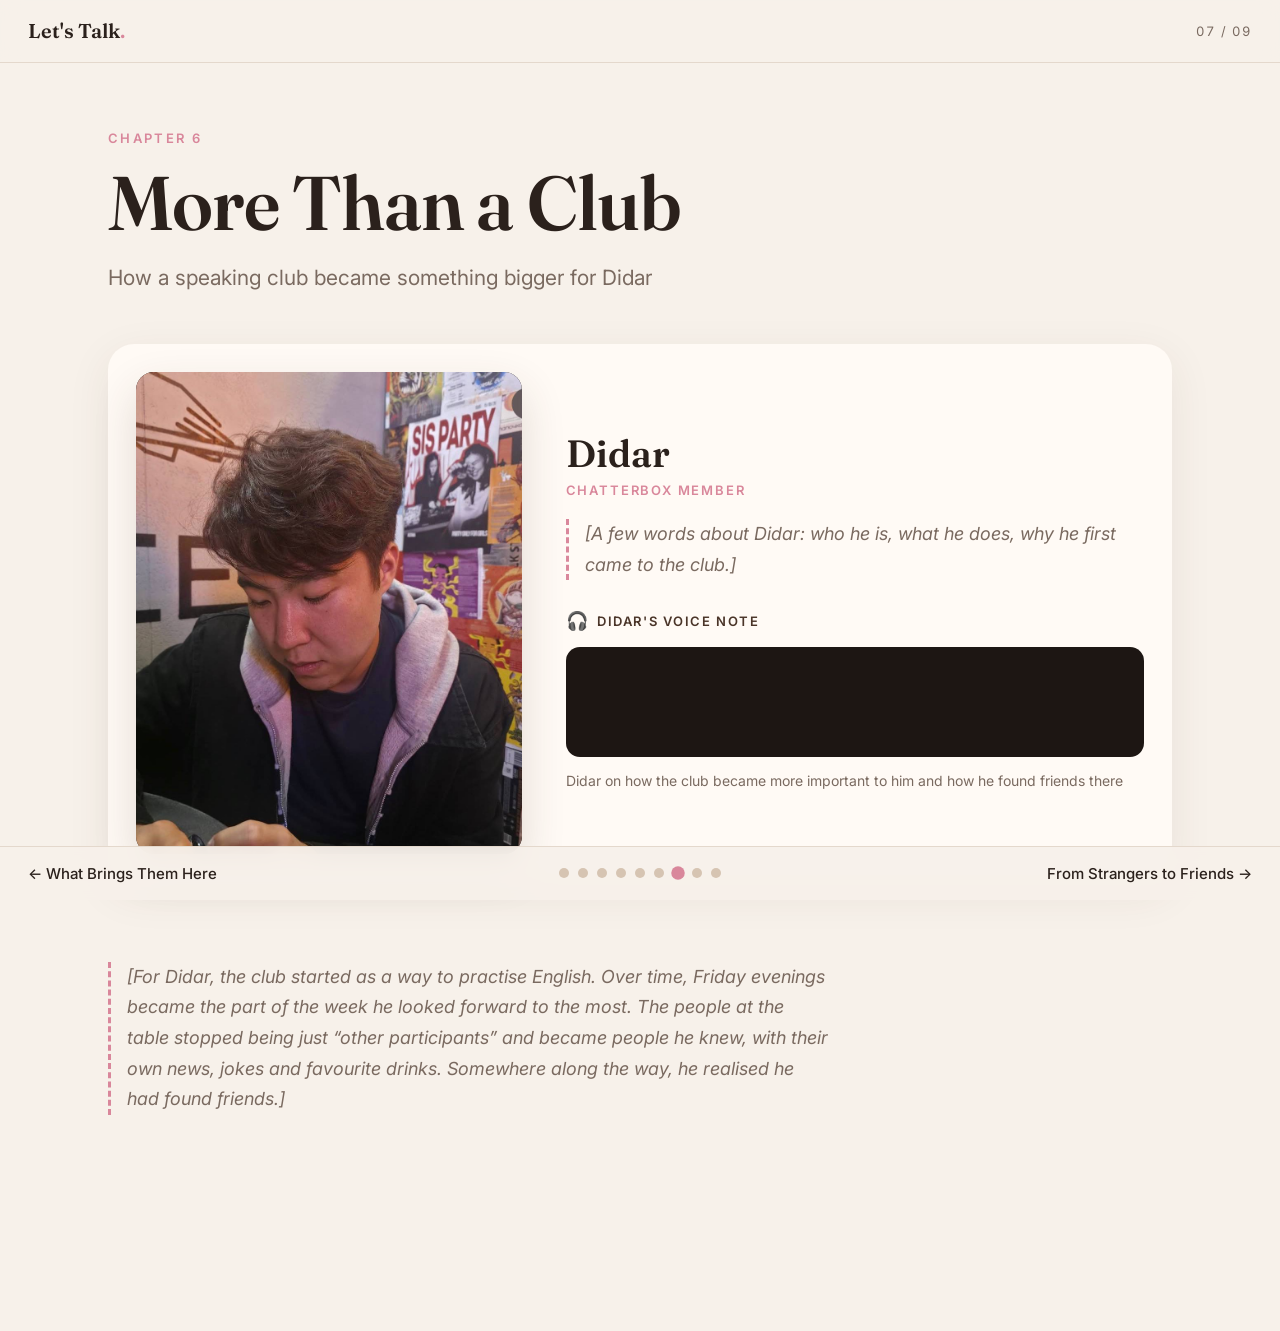
==== didar.html @ a920374c "Move website files to repository root" ====
<!DOCTYPE html>
<html lang="en">
<head>
  <meta charset="UTF-8">
  <meta name="viewport" content="width=device-width, initial-scale=1.0">
  <title>More Than a Club · Let's Talk</title>
  <link rel="preconnect" href="https://fonts.googleapis.com">
  <link rel="preconnect" href="https://fonts.gstatic.com" crossorigin>
  <link href="https://fonts.googleapis.com/css2?family=Fraunces:ital,opsz,wght@0,9..144,400;0,9..144,600;1,9..144,400&family=Inter:wght@400;500;600&display=swap" rel="stylesheet">
  <link rel="stylesheet" href="css/style.css">
</head>
<body data-page="6">

  <header class="topbar">
    <a href="index.html" class="brand">Let's Talk<span>.</span></a>
    <span class="counter"></span>
  </header>

  <main class="page">

    <section class="chapter-head reveal">
      <p class="kicker">Chapter 6</p>
      <h1>More Than a Club</h1>
      <p class="lead">How a speaking club became something bigger for Didar</p>
    </section>

    <!-- DIDAR: photo + a few words about him + his voice note -->
    <section class="person reveal">
      <figure class="photo-slot">
        <img src="assets/photos/didar.jpg" alt="Didar">
        <figcaption class="slot-label">Photo: Didar<small>assets/photos/didar.jpg</small></figcaption>
      </figure>
      <div>
        <p class="person-name">Didar</p>
        <p class="person-role">Chatterbox member</p>
        <p class="person-about placeholder">[A few words about Didar: who he is, what he does, why he first came to the club.]</p>

        <p class="audio-label">Didar's voice note</p>
        <div class="drive-audio">
          <iframe src="https://drive.google.com/file/d/1ACAIVmwpuzlrFrXn4HIFI7DJ-NvrfvU1/preview" allow="autoplay" title="Didar's voice note"></iframe>
        </div>
        <!-- Local version: <audio controls preload="metadata" src="assets/audio/didar.mp3"></audio> -->
        <p class="caption">Didar on how the club became more important to him and how he found friends there</p>
      </div>
    </section>

    <section class="author-text reveal">
      <p class="placeholder">[For Didar, the club started as a way to practise English. Over time, Friday evenings became the part of the week he looked forward to the most. The people at the table stopped being just “other participants” and became people he knew, with their own news, jokes and favourite drinks. Somewhere along the way, he realised he had found friends.]</p>
    </section>

  </main>

  <nav class="pager" aria-label="Pages"></nav>
  <script src="js/main.js"></script>
</body>
</html>
---- css/style.css ----
/* ============================================================
   LET'S TALK — multimedia longread
   Palette: warm coffee shop + Chatterbox pink
   ============================================================ */

:root {
  --cream: #f7f1ea;
  --paper: #fffaf5;
  --ink: #2b211c;
  --muted: #7a6a60;
  --coffee: #4a3428;
  --espresso: #1d1613;
  --pink: #f2c4cf;
  --pink-deep: #d9879b;
  --line: #e4d8cc;
  --serif: 'Fraunces', Georgia, 'Times New Roman', serif;
  --sans: 'Inter', system-ui, -apple-system, 'Segoe UI', sans-serif;
  --radius: 18px;
}

* { box-sizing: border-box; margin: 0; padding: 0; }

html { scroll-behavior: smooth; }

body {
  background: var(--cream);
  color: var(--ink);
  font-family: var(--sans);
  font-size: 18px;
  line-height: 1.7;
  padding-bottom: 96px;
  -webkit-font-smoothing: antialiased;
}

img { display: block; max-width: 100%; }
a { color: inherit; }

/* ---------- Top bar ---------- */
.topbar {
  position: sticky;
  top: 0;
  z-index: 30;
  display: flex;
  justify-content: space-between;
  align-items: center;
  padding: 14px 28px;
  background: rgba(247, 241, 234, 0.9);
  backdrop-filter: blur(10px);
  -webkit-backdrop-filter: blur(10px);
  border-bottom: 1px solid var(--line);
}
.brand {
  font-family: var(--serif);
  font-weight: 600;
  font-size: 20px;
  text-decoration: none;
}
.brand span { color: var(--pink-deep); }
.counter {
  font-size: 13px;
  letter-spacing: 0.14em;
  color: var(--muted);
  font-variant-numeric: tabular-nums;
}

/* ---------- Page layout ---------- */
.page {
  max-width: 1120px;
  margin: 0 auto;
  padding: 64px 28px 40px;
}
section { margin-bottom: 80px; }

.chapter-head { max-width: 780px; margin-bottom: 48px; }
.kicker {
  font-size: 13px;
  font-weight: 600;
  letter-spacing: 0.18em;
  text-transform: uppercase;
  color: var(--pink-deep);
  margin-bottom: 14px;
}
h1 {
  font-family: var(--serif);
  font-weight: 600;
  font-size: clamp(42px, 6.2vw, 76px);
  line-height: 1.04;
  letter-spacing: -0.01em;
}
.lead {
  margin-top: 18px;
  font-size: 21px;
  color: var(--muted);
}

.text p + p { margin-top: 1.1em; }
.dropcap::first-letter {
  float: left;
  font-family: var(--serif);
  font-weight: 600;
  font-size: 4.4em;
  line-height: 0.82;
  padding: 8px 12px 0 0;
  color: var(--coffee);
}

.split {
  display: grid;
  grid-template-columns: 1.1fr 0.9fr;
  gap: 52px;
  align-items: center;
}
.split.reverse > :first-child { order: 2; }

.author-text { max-width: 720px; }

/* Text you still need to write: delete class="placeholder" when done */
.placeholder {
  color: var(--muted);
  font-style: italic;
  border-left: 3px dashed var(--pink-deep);
  padding-left: 16px;
}

/* ---------- Photo slots ---------- */
.photo-slot {
  position: relative;
  aspect-ratio: 4 / 5;
  border-radius: var(--radius);
  overflow: hidden;
  border: 2px dashed #d6c4b2;
  background: repeating-linear-gradient(135deg, #efe5da 0 14px, #f4ebe1 14px 28px);
}
.photo-slot.wide   { aspect-ratio: 16 / 9; }
.photo-slot.square { aspect-ratio: 1 / 1; }
.photo-slot img {
  position: absolute;
  inset: 0;
  width: 100%;
  height: 100%;
  object-fit: cover;
  opacity: 0;
  transition: opacity 0.6s ease;
}
.photo-slot.loaded { border: none; background: var(--espresso); box-shadow: 0 18px 44px rgba(74, 52, 40, 0.16); }
.photo-slot.loaded img { opacity: 1; }

.slot-label {
  position: absolute;
  inset: 0;
  display: flex;
  flex-direction: column;
  align-items: center;
  justify-content: center;
  gap: 6px;
  padding: 16px;
  text-align: center;
  font-size: 15px;
  color: var(--muted);
}
.slot-label::before { content: '📷'; font-size: 28px; }
.slot-label small { font-family: ui-monospace, Menlo, Consolas, monospace; font-size: 12px; opacity: 0.85; }
.loaded > .slot-label { display: none; }

/* ---------- Video ---------- */
.video-wrap {
  position: relative;
  aspect-ratio: 16 / 9;
  border-radius: var(--radius);
  overflow: hidden;
  background: var(--espresso);
  box-shadow: 0 24px 60px rgba(74, 52, 40, 0.2);
}
.video-wrap iframe {
  position: absolute;
  inset: 0;
  width: 100%;
  height: 100%;
  border: 0;
}
.caption {
  margin-top: 12px;
  font-size: 14px;
  color: var(--muted);
}
.caption strong { color: var(--ink); font-weight: 600; }

/* ---------- Person card (audio pages) ---------- */
.person {
  display: grid;
  grid-template-columns: 0.8fr 1.2fr;
  gap: 44px;
  align-items: center;
  padding: 28px;
  background: var(--paper);
  border-radius: 26px;
  box-shadow: 0 12px 44px rgba(74, 52, 40, 0.08);
}
.person-name {
  font-family: var(--serif);
  font-weight: 600;
  font-size: 38px;
  line-height: 1.1;
}
.person-role {
  margin-top: 4px;
  font-size: 13px;
  font-weight: 600;
  letter-spacing: 0.14em;
  text-transform: uppercase;
  color: var(--pink-deep);
}
.person-about { margin: 18px 0 26px; }

.audio-label {
  display: flex;
  align-items: center;
  gap: 8px;
  margin-bottom: 10px;
  font-size: 13px;
  font-weight: 600;
  letter-spacing: 0.12em;
  text-transform: uppercase;
  color: var(--coffee);
}
.audio-label::before { content: '🎧'; font-size: 18px; }

.drive-audio {
  border-radius: 14px;
  overflow: hidden;
  background: var(--espresso);
}
.drive-audio iframe {
  display: block;
  width: 100%;
  height: 110px;
  border: 0;
}
audio { width: 100%; display: block; }

/* ---------- Synced subtitles ---------- */
.subtitles {
  display: flex;
  align-items: center;
  justify-content: center;
  min-height: 150px;
  margin-top: 22px;
  padding: 26px 30px;
  border-radius: var(--radius);
  background: var(--coffee);
  color: #fff;
  text-align: center;
  font-family: var(--serif);
  font-size: clamp(21px, 2.5vw, 30px);
  line-height: 1.35;
}
#sub-line { transition: opacity 0.18s ease; }
#sub-line.fading { opacity: 0; }
#sub-line.idle { color: var(--pink); font-size: 0.75em; font-family: var(--sans); }

.transcript-toggle {
  margin-top: 18px;
  font-size: 14px;
  color: var(--muted);
}
.transcript-toggle summary { cursor: pointer; font-weight: 600; }
.transcript { list-style: none; margin-top: 10px; }
.transcript button {
  display: flex;
  gap: 14px;
  width: 100%;
  padding: 8px 12px;
  border: 0;
  border-radius: 10px;
  background: none;
  font: inherit;
  font-size: 15px;
  color: var(--ink);
  text-align: left;
  cursor: pointer;
}
.transcript button:hover { background: #f3e9df; }
.transcript li.active button { background: var(--pink); }
.transcript .t { color: var(--muted); font-variant-numeric: tabular-nums; min-width: 42px; }

.notice {
  margin-top: 12px;
  padding: 12px 14px;
  border-radius: 10px;
  background: #fff1d6;
  font-size: 14px;
}

/* ---------- Bottom pager ---------- */
.pager {
  position: fixed;
  left: 0;
  right: 0;
  bottom: 0;
  z-index: 30;
  display: grid;
  grid-template-columns: 1fr auto 1fr;
  align-items: center;
  gap: 16px;
  padding: 14px 28px;
  background: rgba(247, 241, 234, 0.94);
  backdrop-filter: blur(10px);
  -webkit-backdrop-filter: blur(10px);
  border-top: 1px solid var(--line);
  font-size: 15px;
}
.pager-link { text-decoration: none; font-weight: 500; white-space: nowrap; overflow: hidden; text-overflow: ellipsis; }
.pager-link:hover span { text-decoration: underline; text-underline-offset: 4px; }
.pager-link.next { justify-self: end; }
.dots { display: flex; gap: 9px; }
.dots a {
  width: 10px;
  height: 10px;
  border-radius: 50%;
  background: #d6c4b2;
  transition: transform 0.2s, background 0.2s;
}
.dots a:hover { background: var(--pink-deep); }
.dots a.active { background: var(--pink-deep); transform: scale(1.35); }

/* ---------- Cover page ---------- */
body.cover { padding-bottom: 0; background: var(--espresso); }
body.cover .topbar {
  position: fixed;
  left: 0;
  right: 0;
  background: transparent;
  border: none;
  backdrop-filter: none;
  -webkit-backdrop-filter: none;
  color: #fff;
}
body.cover .counter { color: rgba(255, 255, 255, 0.75); }
body.cover .pager { background: transparent; border: none; backdrop-filter: none; -webkit-backdrop-filter: none; color: #fff; }
body.cover .dots a { background: rgba(255, 255, 255, 0.45); }
body.cover .dots a.active { background: var(--pink); }

.cover-hero {
  position: relative;
  height: 100vh;
  min-height: 560px;
  overflow: hidden;
  color: #fff;
}
.slide {
  position: absolute;
  inset: 0;
  opacity: 0;
  transition: opacity 0.9s ease;
}
.slide.active { opacity: 1; }
.slide img {
  width: 100%;
  height: 100%;
  object-fit: cover;
  opacity: 0;
  transform: scale(1.03);
  transition: transform 3s linear, opacity 0.6s;
}
.slide.loaded img { opacity: 1; }
.slide.active img { transform: scale(1.1); }
.slide:nth-child(5n+1) { background: linear-gradient(135deg, #4a3428, #8a5a4a); }
.slide:nth-child(5n+2) { background: linear-gradient(135deg, #6b4a3c, #d9879b); }
.slide:nth-child(5n+3) { background: linear-gradient(135deg, #2b211c, #6b4a3c); }
.slide:nth-child(5n+4) { background: linear-gradient(135deg, #8a5a4a, #f2c4cf); }
.slide:nth-child(5n+5) { background: linear-gradient(135deg, #1d1613, #4a3428); }
.slide .slot-label { color: rgba(255, 255, 255, 0.6); justify-content: flex-start; padding-top: 90px; }

.cover-overlay {
  position: absolute;
  inset: 0;
  display: flex;
  flex-direction: column;
  justify-content: flex-end;
  padding: 0 6vw 130px;
  background: linear-gradient(180deg, rgba(29, 22, 19, 0.15) 0%, rgba(29, 22, 19, 0.35) 45%, rgba(29, 22, 19, 0.85) 100%);
}
.cover-overlay .kicker { color: var(--pink); }
.cover-overlay h1 { max-width: 980px; font-size: clamp(46px, 7.4vw, 104px); }
.cover-overlay h1 em { font-style: italic; color: var(--pink); }
.cover-overlay .lead { color: rgba(255, 255, 255, 0.85); max-width: 640px; }
.start-btn {
  display: inline-flex;
  align-items: center;
  gap: 10px;
  align-self: flex-start;
  margin-top: 30px;
  padding: 14px 26px;
  border-radius: 999px;
  background: var(--pink);
  color: var(--espresso);
  font-weight: 600;
  text-decoration: none;
  transition: transform 0.2s, background 0.2s;
}
.start-btn:hover { transform: translateY(-2px); background: #fff; }

/* ---------- Finale ---------- */
.faces {
  display: grid;
  grid-template-columns: repeat(4, 1fr);
  gap: 18px;
}
.faces figure { margin: 0; }
.faces figcaption.name {
  margin-top: 10px;
  text-align: center;
  font-family: var(--serif);
  font-size: 20px;
}
.big-quote {
  text-align: center;
  font-family: var(--serif);
  font-size: clamp(56px, 10vw, 140px);
  font-weight: 600;
  line-height: 1;
  color: var(--coffee);
}
.big-quote em { color: var(--pink-deep); }
.cta {
  padding: 48px 32px;
  border-radius: 26px;
  background: var(--pink);
  text-align: center;
}
.cta h2 { font-family: var(--serif); font-size: clamp(28px, 3.6vw, 42px); line-height: 1.15; }
.cta p { margin-top: 10px; color: var(--coffee); }
.cta .start-btn { align-self: center; background: var(--espresso); color: #fff; }
.cta .start-btn:hover { background: var(--coffee); }
.credits {
  display: grid;
  grid-template-columns: repeat(3, 1fr);
  gap: 24px;
  padding-top: 32px;
  border-top: 1px solid var(--line);
  font-size: 15px;
  color: var(--muted);
}
.credits h3 {
  margin-bottom: 6px;
  font-size: 12px;
  letter-spacing: 0.16em;
  text-transform: uppercase;
  color: var(--ink);
}

/* ---------- Scroll reveal ---------- */
.js .reveal { opacity: 0; transform: translateY(28px); transition: opacity 0.8s ease, transform 0.8s ease; }
.js .reveal.visible { opacity: 1; transform: none; }

@media (prefers-reduced-motion: reduce) {
  html { scroll-behavior: auto; }
  .js .reveal { opacity: 1; transform: none; transition: none; }
  .slide img, .slide.active img { transform: none; transition: opacity 0.6s; }
}

/* ---------- Mobile ---------- */
@media (max-width: 820px) {
  body { font-size: 17px; }
  .page { padding: 40px 20px 32px; }
  section { margin-bottom: 56px; }
  .split, .person { grid-template-columns: 1fr; gap: 28px; }
  .split.reverse > :first-child { order: 0; }
  .person { padding: 20px; }
  .faces { grid-template-columns: repeat(2, 1fr); }
  .credits { grid-template-columns: 1fr; }
  .pager { padding: 12px 16px; font-size: 14px; }
  .pager-link span { display: none; }
  .cover-overlay { padding-bottom: 110px; }
}

/* Cover photos: keep faces (usually in the upper part) in the frame */
.slide img { object-position: center 35%; }
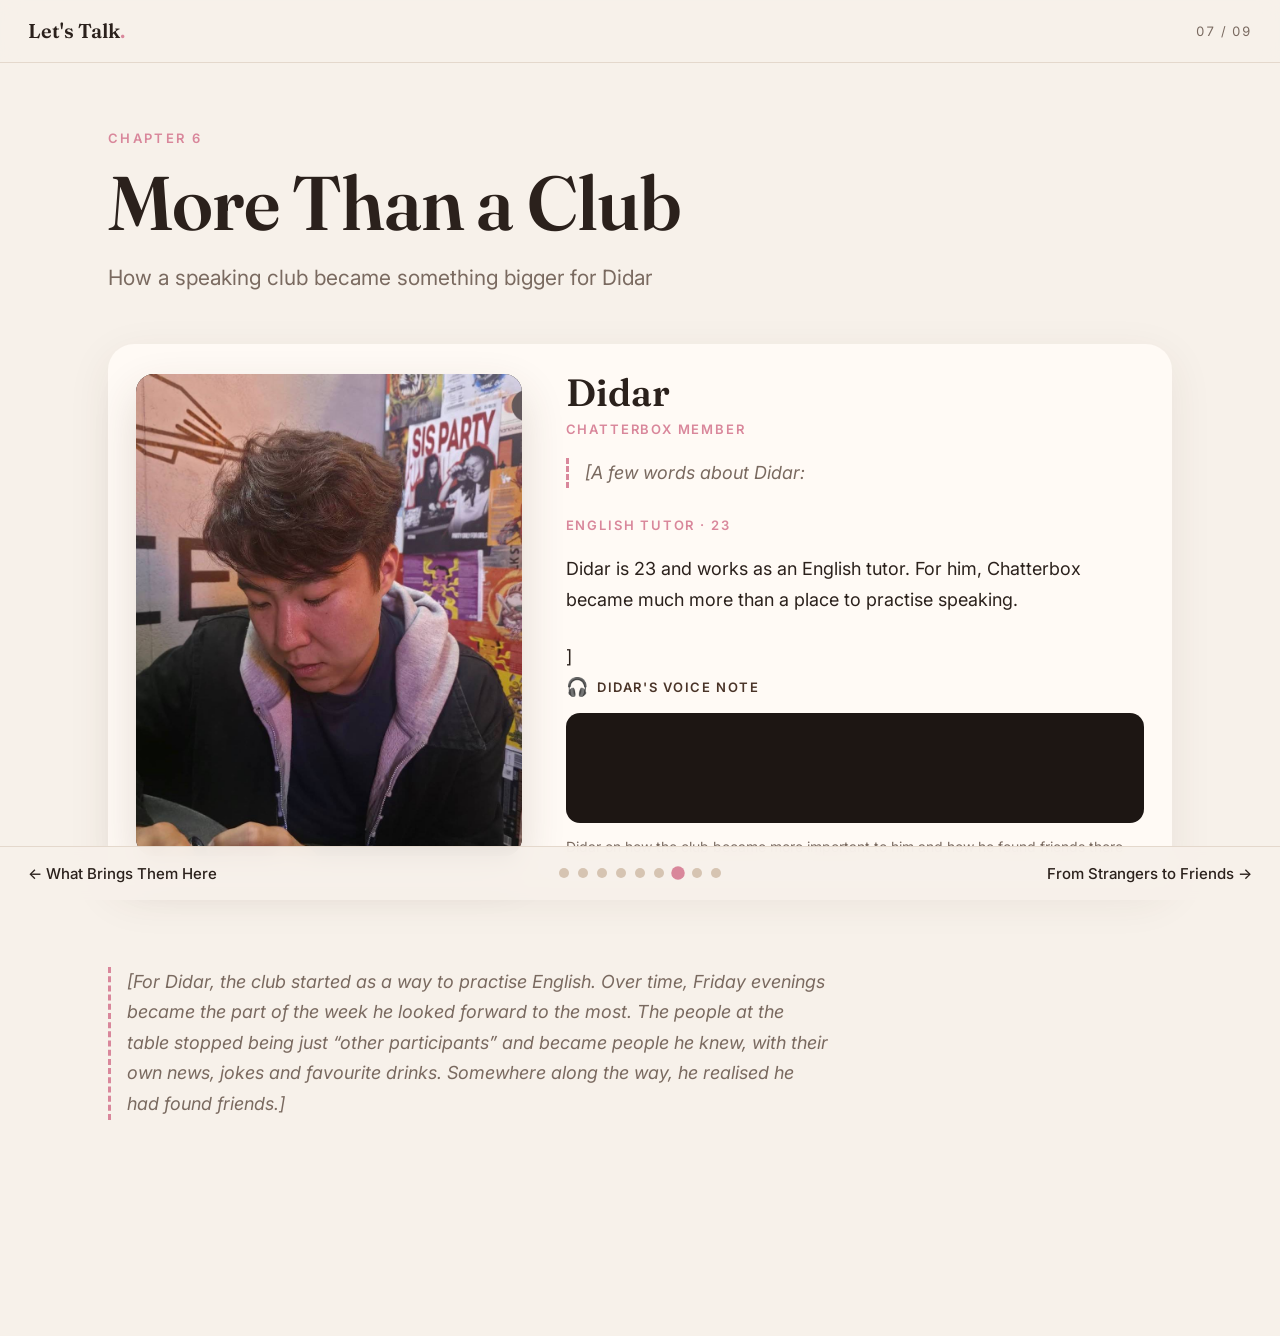
==== commit 5591fb59: "Update website pages and photos" ====
--- a/didar.html
+++ b/didar.html
@@ -33,7 +33,8 @@
       <div>
         <p class="person-name">Didar</p>
         <p class="person-role">Chatterbox member</p>
-        <p class="person-about placeholder">[A few words about Didar: who he is, what he does, why he first came to the club.]</p>
+        <p class="person-about placeholder">[A few words about Didar: <p class="person-role">English tutor · 23</p>
+<p class="person-about">Didar is 23 and works as an English tutor. For him, Chatterbox became much more than a place to practise speaking.</p>]</p>
 
         <p class="audio-label">Didar's voice note</p>
         <div class="drive-audio">
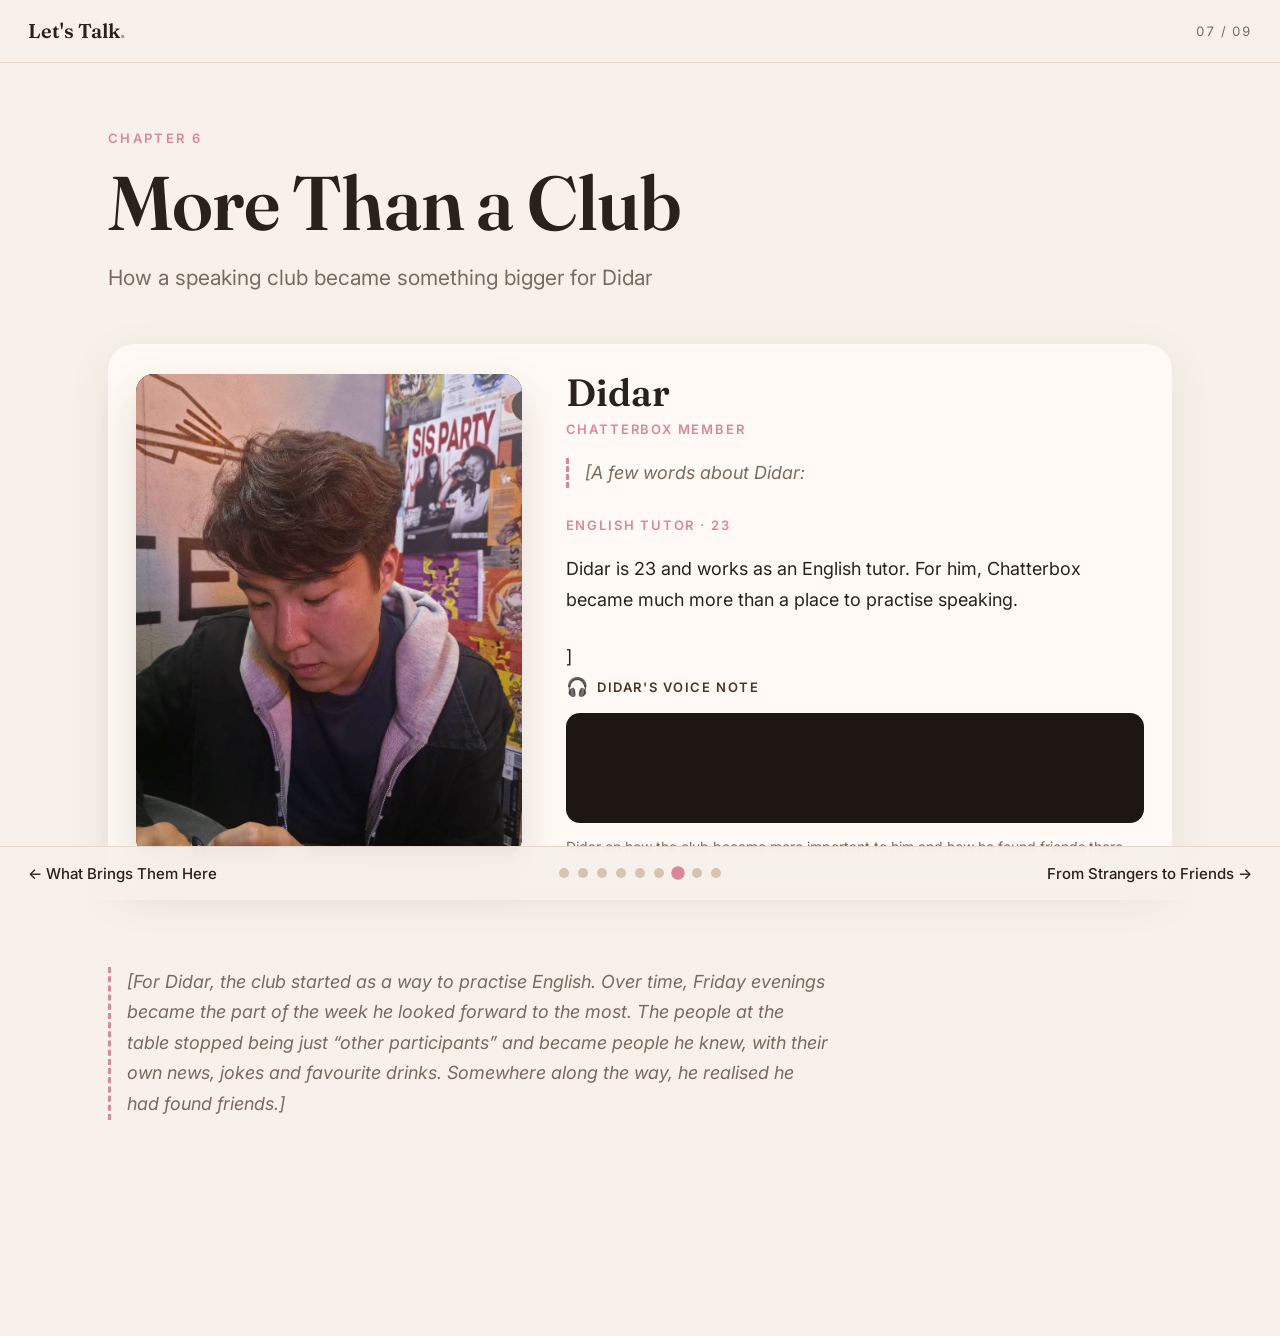
==== commit 46917452: "Update published website" ====
--- a/didar.html
+++ b/didar.html
@@ -24,7 +24,6 @@
       <p class="lead">How a speaking club became something bigger for Didar</p>
     </section>
 
-    <!-- DIDAR: photo + a few words about him + his voice note -->
     <section class="person reveal">
       <figure class="photo-slot">
         <img src="assets/photos/didar.jpg" alt="Didar">
